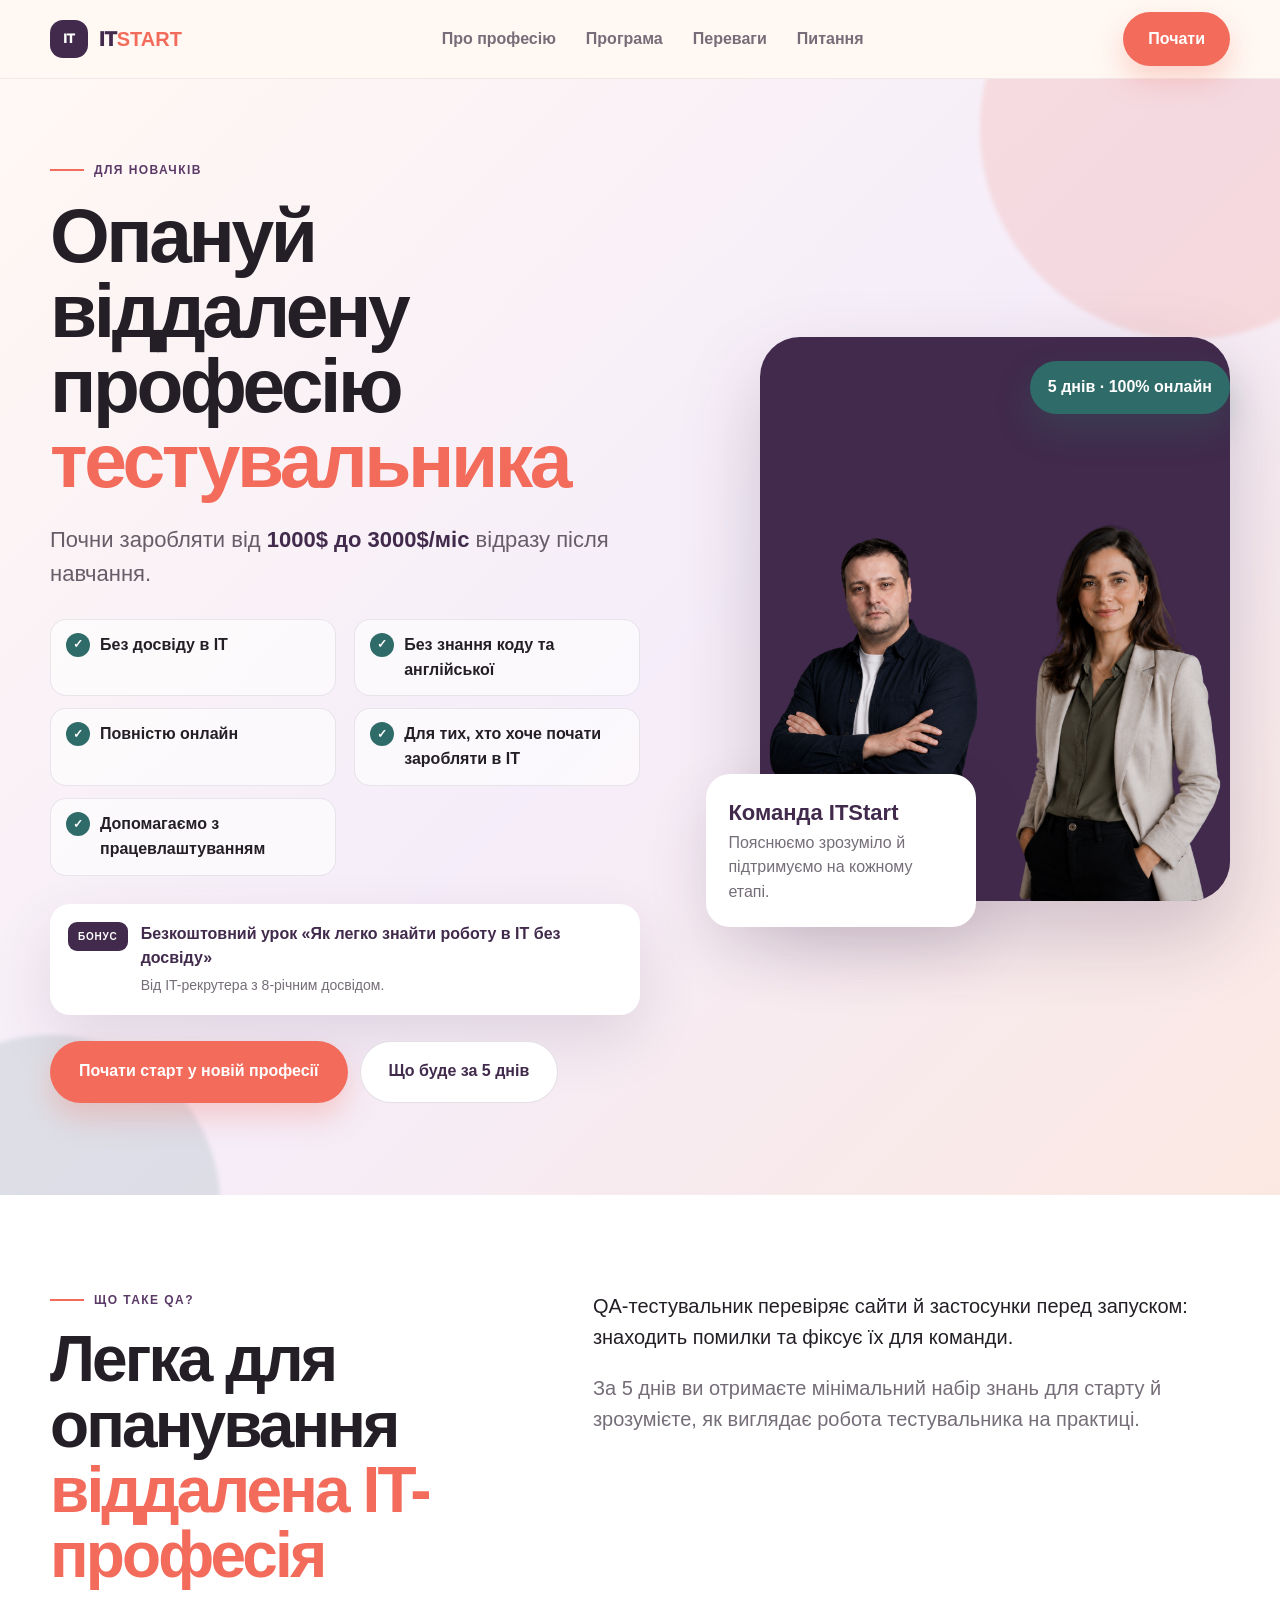
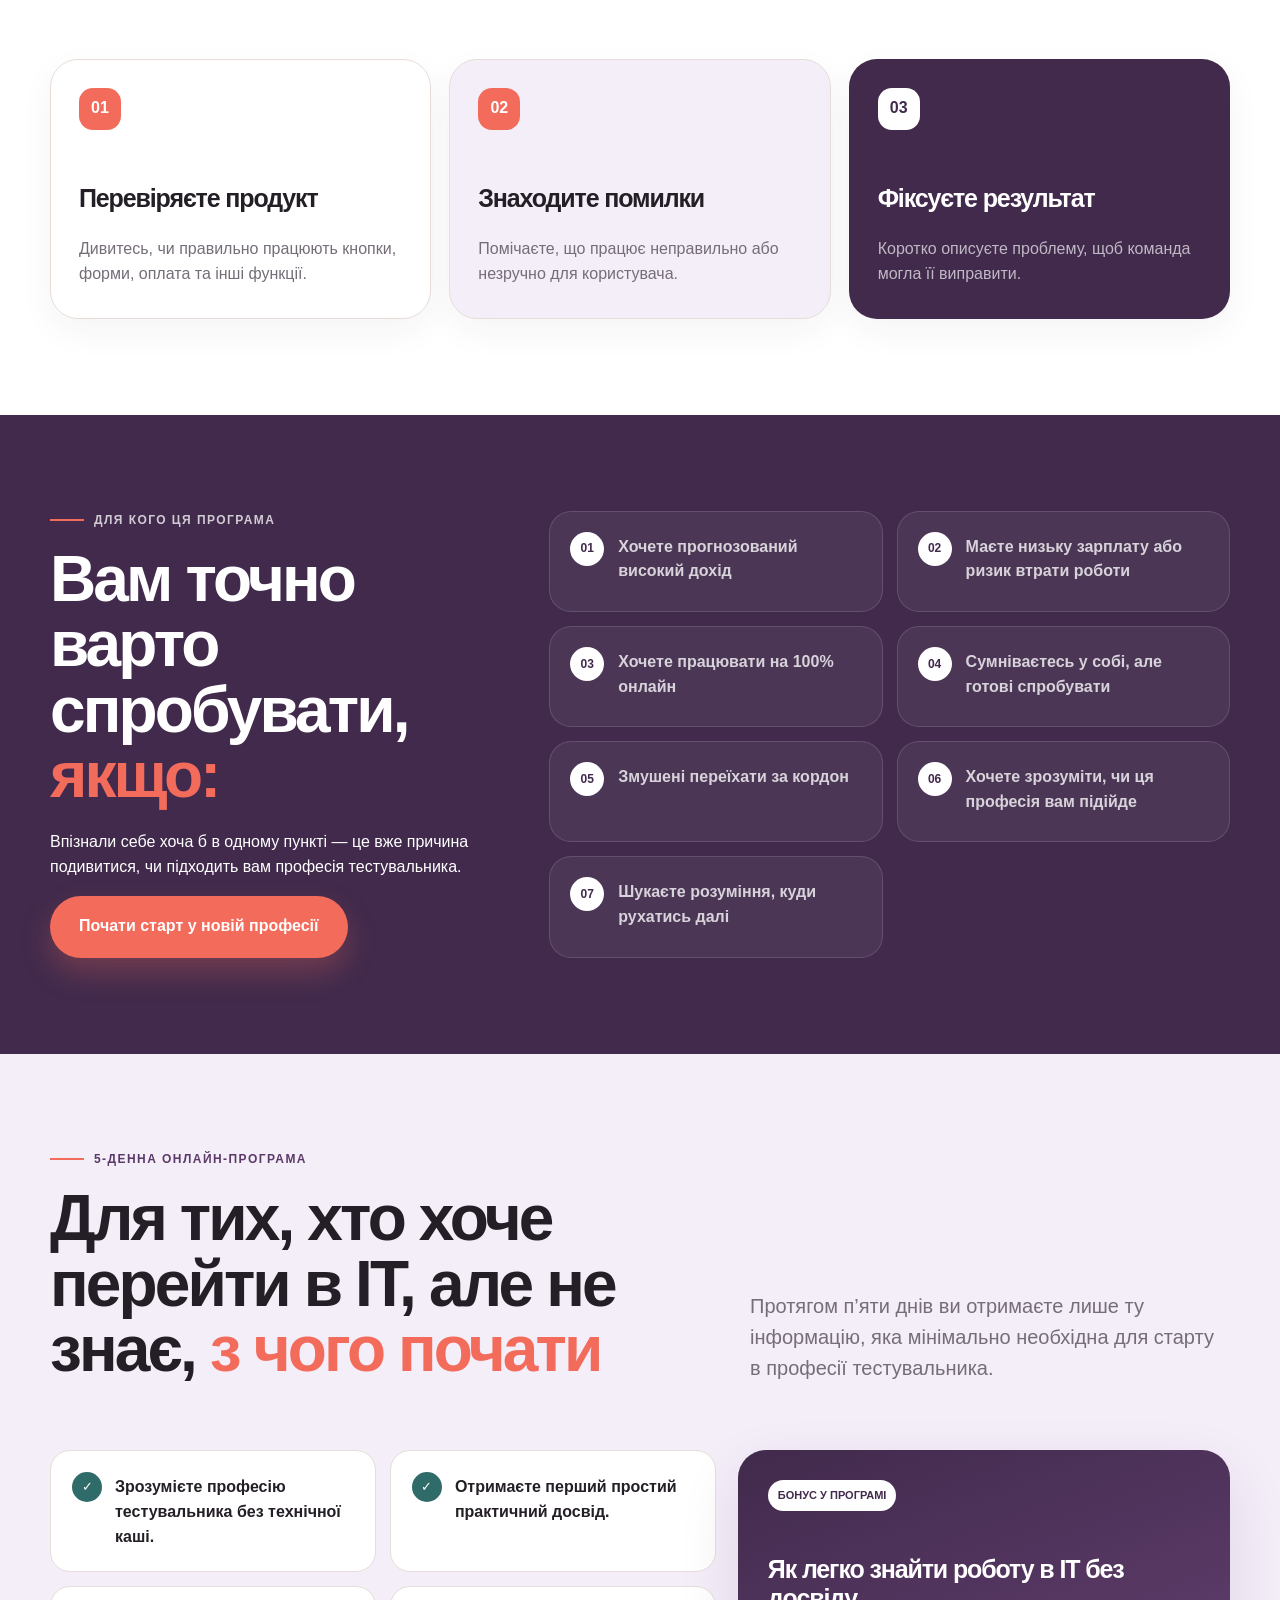
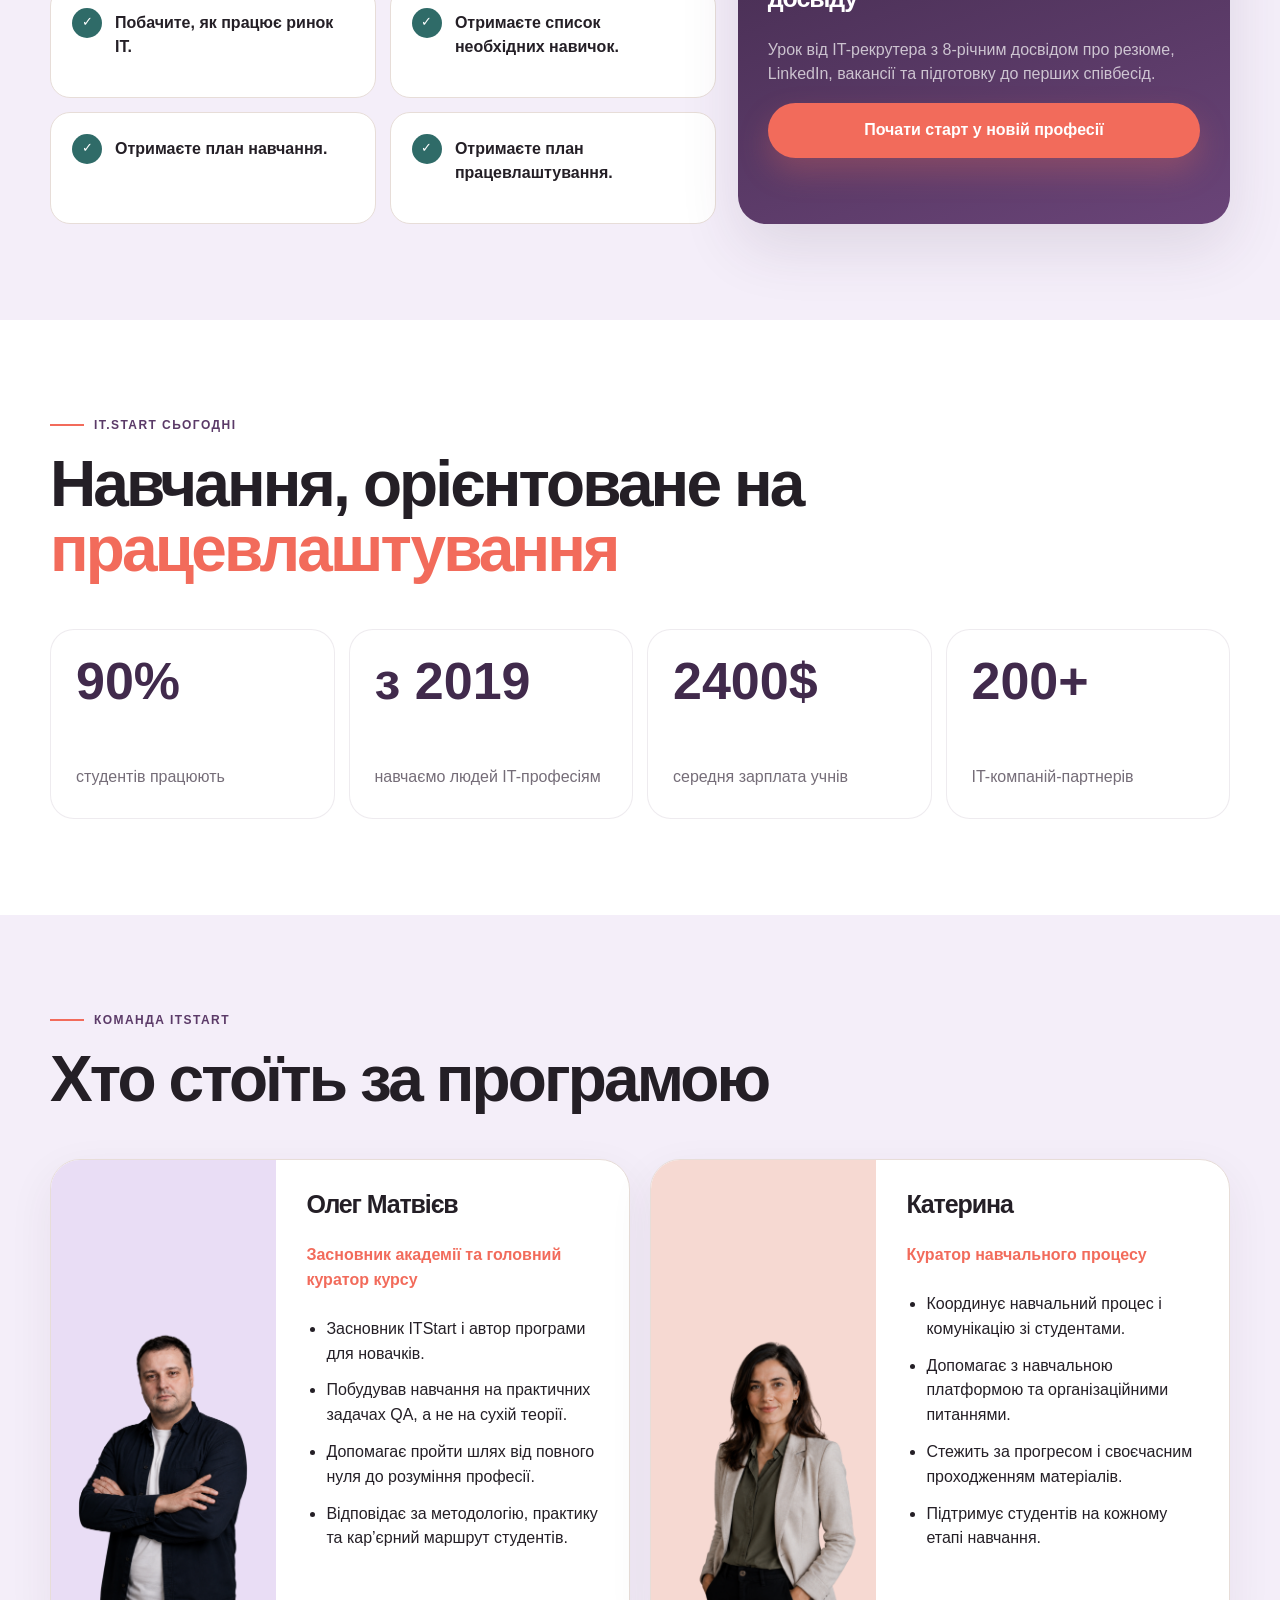
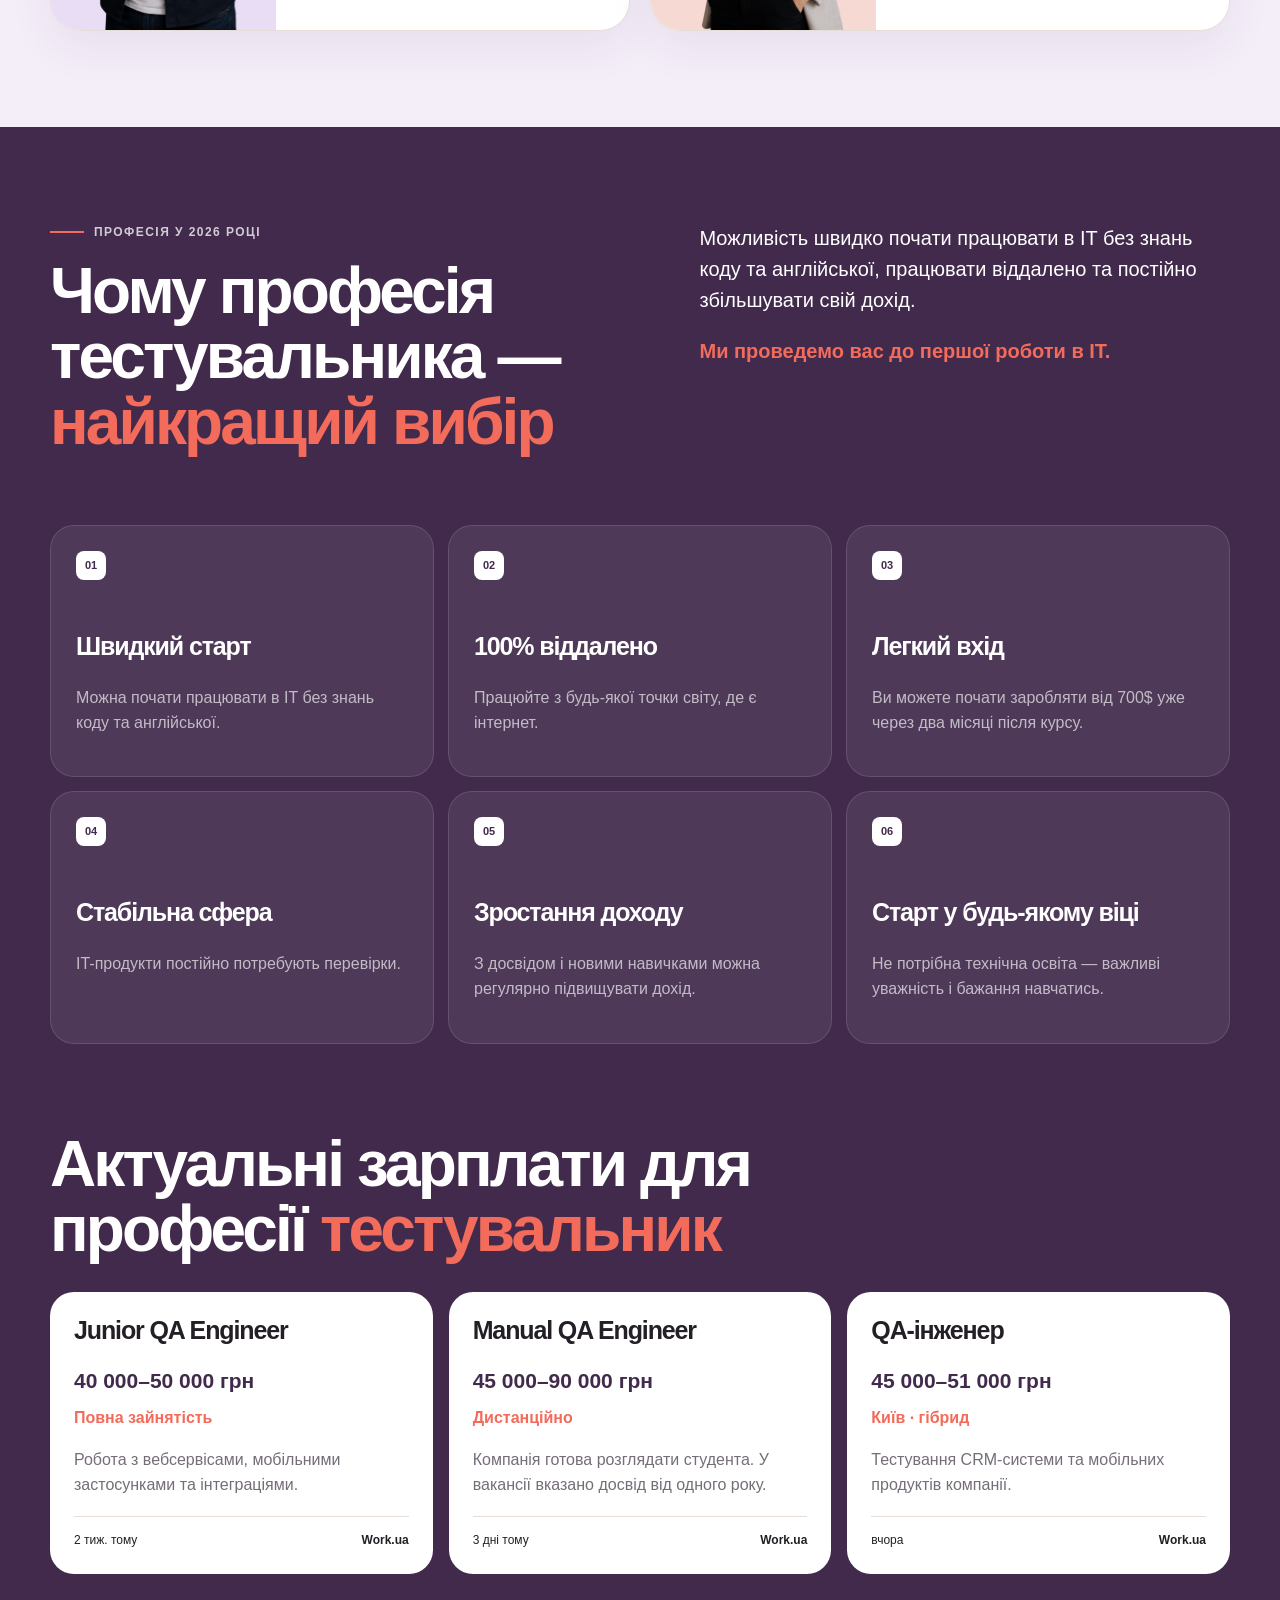
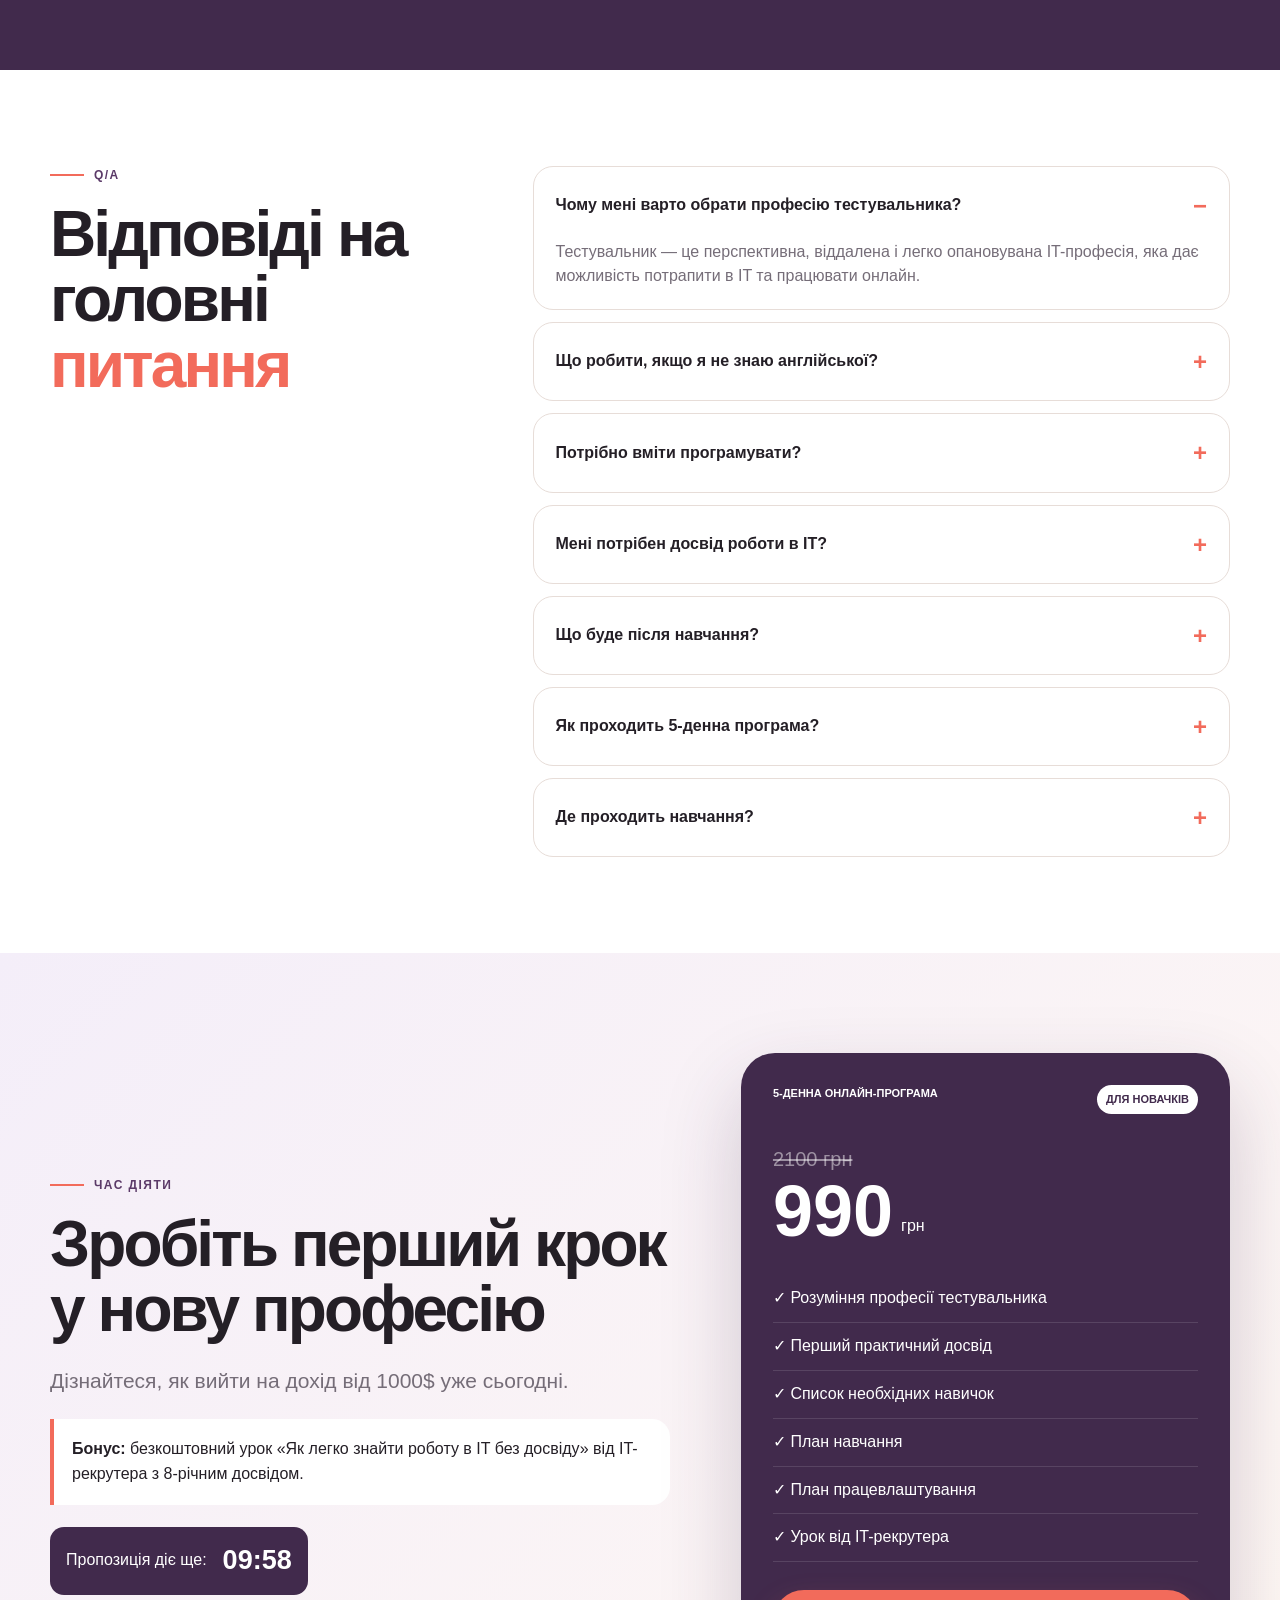
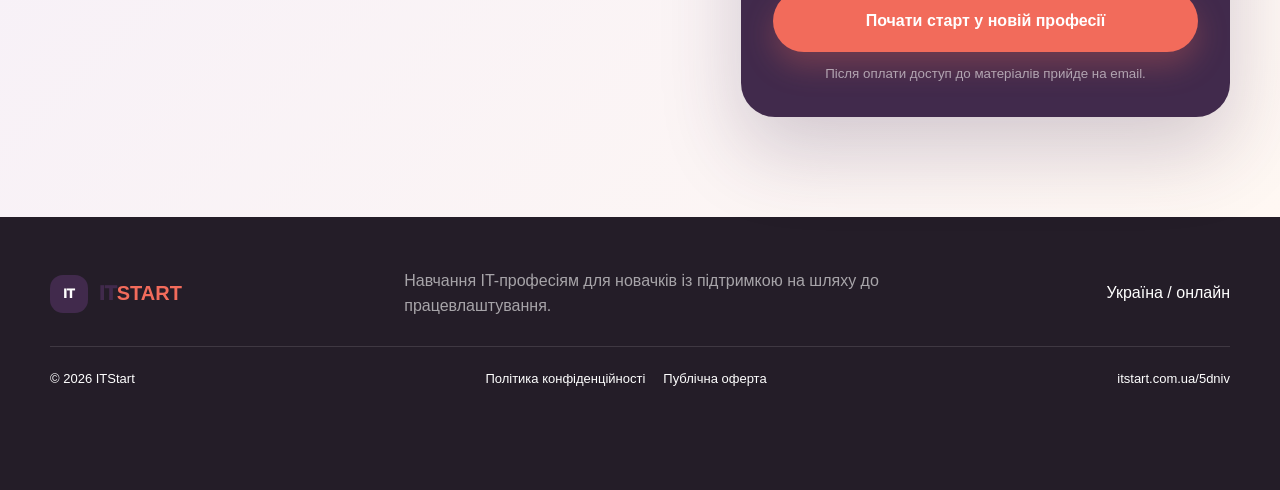
==== 5dniv/index.html @ bbc1d5a7 "Create 5dniv A/B landing page variant" ====
<!doctype html>
<html lang="uk">
<head>
  <meta charset="utf-8">
  <meta name="viewport" content="width=device-width, initial-scale=1">
  <title>ITStart — 5 днів до старту в QA</title>
  <meta name="description" content="5-денна онлайн-програма для новачків: зрозумійте професію тестувальника, отримайте першу практику та план старту в IT.">
  <meta name="theme-color" content="#fff8f3">
  <meta property="og:type" content="website">
  <meta property="og:site_name" content="ITStart">
  <meta property="og:title" content="Опануй віддалену професію тестувальника — ITStart">
  <meta property="og:description" content="Перші знання, практика та зрозумілий план старту в IT за 5 днів.">
  <meta property="og:url" content="https://itstart.com.ua/5dniv/">
  <meta property="og:image" content="https://itstart.com.ua/assets/og-cover.svg">
  <link rel="canonical" href="https://itstart.com.ua/5dniv/">
  <link rel="icon" href="../assets/favicon.svg" type="image/svg+xml">
  <link rel="stylesheet" href="styles.css?v=1">
</head>
<body>
  <header class="site-header">
    <div class="container header-inner">
      <a class="brand" href="#top" aria-label="ITStart — на головну">
        <span class="brand-mark">IT</span>
        <span>IT<b>START</b></span>
      </a>
      <nav class="desktop-nav" aria-label="Основна навігація">
        <a href="#about">Про професію</a>
        <a href="#program">Програма</a>
        <a href="#career">Переваги</a>
        <a href="#faq">Питання</a>
      </nav>
      <a class="button button-primary" data-checkout href="https://academy.itstart.com.ua/testdrive">Почати</a>
      <button class="menu-button" type="button" aria-expanded="false" aria-label="Відкрити меню"><span></span><span></span></button>
    </div>
    <nav class="mobile-nav" aria-label="Мобільна навігація">
      <a href="#about">Про професію</a>
      <a href="#program">Програма</a>
      <a href="#career">Переваги</a>
      <a href="#faq">Питання</a>
      <a class="button button-primary" data-checkout href="https://academy.itstart.com.ua/testdrive">Почати</a>
    </nav>
  </header>

  <main id="top">
    <section class="hero">
      <div class="container hero-grid">
        <div class="hero-copy reveal">
          <div class="eyebrow">Для новачків</div>
          <h1>Опануй віддалену професію <em>тестувальника</em></h1>
          <p>Почни заробляти від <strong>1000$ до 3000$/міс</strong> відразу після навчання.</p>

          <div class="hero-points" aria-label="Основні переваги">
            <div><span>✓</span>Без досвіду в IT</div>
            <div><span>✓</span>Без знання коду та англійської</div>
            <div><span>✓</span>Повністю онлайн</div>
            <div><span>✓</span>Для тих, хто хоче почати заробляти в IT</div>
            <div><span>✓</span>Допомагаємо з працевлаштуванням</div>
          </div>

          <div class="hero-bonus">
            <span class="hero-bonus-label">Бонус</span>
            <div>
              <strong>Безкоштовний урок «Як легко знайти роботу в IT без досвіду»</strong>
              <p>Від IT-рекрутера з 8-річним досвідом.</p>
            </div>
          </div>

          <div class="hero-actions">
            <a class="button button-primary button-large" data-checkout href="https://academy.itstart.com.ua/testdrive">Почати старт у новій професії</a>
            <a class="button button-secondary button-large" href="#program">Що буде за 5 днів</a>
          </div>
        </div>

        <div class="hero-stage reveal">
          <div class="hero-chip">5 днів · 100% онлайн</div>
          <div class="hero-photo-card">
            <img class="oleh" src="../assets/oleh.png?v=9" alt="Олег Матвієв">
            <img class="kateryna" src="../assets/katya.png?v=9" alt="Катерина — куратор навчального процесу">
          </div>
          <div class="hero-stage-label">
            <strong>Команда ITStart</strong>
            <span>Пояснюємо зрозуміло й підтримуємо на кожному етапі.</span>
          </div>
        </div>
      </div>
    </section>

    <section class="section section-white" id="about">
      <div class="container">
        <div class="intro-grid reveal">
          <div>
            <div class="eyebrow">Що таке QA?</div>
            <h2>Легка для опанування <em>віддалена IT-професія</em></h2>
          </div>
          <div class="intro-copy">
            <p>QA-тестувальник перевіряє сайти й застосунки перед запуском: знаходить помилки та фіксує їх для команди.</p>
            <p class="muted">За 5 днів ви отримаєте мінімальний набір знань для старту й зрозумієте, як виглядає робота тестувальника на практиці.</p>
          </div>
        </div>

        <div class="steps reveal">
          <article class="step">
            <span class="step-num">01</span>
            <h3>Перевіряєте продукт</h3>
            <p>Дивитесь, чи правильно працюють кнопки, форми, оплата та інші функції.</p>
          </article>
          <article class="step">
            <span class="step-num">02</span>
            <h3>Знаходите помилки</h3>
            <p>Помічаєте, що працює неправильно або незручно для користувача.</p>
          </article>
          <article class="step">
            <span class="step-num">03</span>
            <h3>Фіксуєте результат</h3>
            <p>Коротко описуєте проблему, щоб команда могла її виправити.</p>
          </article>
        </div>
      </div>
    </section>

    <section class="section section-plum" id="for-whom">
      <div class="container audience-grid">
        <div class="reveal">
          <div class="eyebrow eyebrow-light">Для кого ця програма</div>
          <h2>Вам точно варто спробувати, <em>якщо:</em></h2>
          <p>Впізнали себе хоча б в одному пункті — це вже причина подивитися, чи підходить вам професія тестувальника.</p>
          <a class="button button-primary button-large" data-checkout href="https://academy.itstart.com.ua/testdrive">Почати старт у новій професії</a>
        </div>
        <div class="audience-list reveal">
          <article class="audience-item"><span>01</span><p>Хочете прогнозований високий дохід</p></article>
          <article class="audience-item"><span>02</span><p>Маєте низьку зарплату або ризик втрати роботи</p></article>
          <article class="audience-item"><span>03</span><p>Хочете працювати на 100% онлайн</p></article>
          <article class="audience-item"><span>04</span><p>Сумніваєтесь у собі, але готові спробувати</p></article>
          <article class="audience-item"><span>05</span><p>Змушені переїхати за кордон</p></article>
          <article class="audience-item"><span>06</span><p>Хочете зрозуміти, чи ця професія вам підійде</p></article>
          <article class="audience-item"><span>07</span><p>Шукаєте розуміння, куди рухатись далі</p></article>
        </div>
      </div>
    </section>

    <section class="section section-soft" id="program">
      <div class="container">
        <div class="program-head reveal">
          <div>
            <div class="eyebrow">5-денна онлайн-програма</div>
            <h2>Для тих, хто хоче перейти в IT, але не знає, <em>з чого почати</em></h2>
          </div>
          <p class="muted">Протягом п’яти днів ви отримаєте лише ту інформацію, яка мінімально необхідна для старту в професії тестувальника.</p>
        </div>

        <div class="program-layout">
          <div class="program-list reveal">
            <article><span>✓</span><p>Зрозумієте професію тестувальника без технічної каші.</p></article>
            <article><span>✓</span><p>Отримаєте перший простий практичний досвід.</p></article>
            <article><span>✓</span><p>Побачите, як працює ринок IT.</p></article>
            <article><span>✓</span><p>Отримаєте список необхідних навичок.</p></article>
            <article><span>✓</span><p>Отримаєте план навчання.</p></article>
            <article><span>✓</span><p>Отримаєте план працевлаштування.</p></article>
          </div>
          <aside class="program-bonus reveal">
            <span class="tag">Бонус у програмі</span>
            <h3>Як легко знайти роботу в IT без досвіду</h3>
            <p>Урок від IT-рекрутера з 8-річним досвідом про резюме, LinkedIn, вакансії та підготовку до перших співбесід.</p>
            <a class="button button-primary button-full" data-checkout href="https://academy.itstart.com.ua/testdrive">Почати старт у новій професії</a>
          </aside>
        </div>
      </div>
    </section>

    <section class="section section-white">
      <div class="container reveal">
        <div class="eyebrow">IT.START сьогодні</div>
        <h2>Навчання, орієнтоване на <em>працевлаштування</em></h2>
        <div class="stats">
          <article class="stat"><strong>90%</strong><span>студентів працюють</span></article>
          <article class="stat"><strong>з 2019</strong><span>навчаємо людей IT-професіям</span></article>
          <article class="stat"><strong>2400$</strong><span>середня зарплата учнів</span></article>
          <article class="stat"><strong>200+</strong><span>IT-компаній-партнерів</span></article>
        </div>
      </div>
    </section>

    <section class="section section-soft">
      <div class="container">
        <div class="eyebrow">Команда ITStart</div>
        <h2>Хто стоїть за програмою</h2>
        <div class="team-grid">
          <article class="team-card reveal">
            <div class="team-photo"><img src="../assets/oleh.png?v=9" alt="Олег Матвієв"></div>
            <div class="team-content">
              <h3>Олег Матвієв</h3>
              <p class="team-role">Засновник академії та головний куратор курсу</p>
              <ul>
                <li>Засновник ITStart і автор програми для новачків.</li>
                <li>Побудував навчання на практичних задачах QA, а не на сухій теорії.</li>
                <li>Допомагає пройти шлях від повного нуля до розуміння професії.</li>
                <li>Відповідає за методологію, практику та кар’єрний маршрут студентів.</li>
              </ul>
            </div>
          </article>
          <article class="team-card reveal">
            <div class="team-photo"><img src="../assets/katya.png?v=9" alt="Катерина — куратор навчального процесу"></div>
            <div class="team-content">
              <h3>Катерина</h3>
              <p class="team-role">Куратор навчального процесу</p>
              <ul>
                <li>Координує навчальний процес і комунікацію зі студентами.</li>
                <li>Допомагає з навчальною платформою та організаційними питаннями.</li>
                <li>Стежить за прогресом і своєчасним проходженням матеріалів.</li>
                <li>Підтримує студентів на кожному етапі навчання.</li>
              </ul>
            </div>
          </article>
        </div>
      </div>
    </section>

    <section class="section section-plum" id="career">
      <div class="container">
        <div class="career-grid reveal">
          <div>
            <div class="eyebrow eyebrow-light">Професія у 2026 році</div>
            <h2>Чому професія тестувальника — <em>найкращий вибір</em></h2>
          </div>
          <div class="career-copy">
            <p>Можливість швидко почати працювати в IT без знань коду та англійської, працювати віддалено та постійно збільшувати свій дохід.</p>
            <strong>Ми проведемо вас до першої роботи в IT.</strong>
          </div>
        </div>

        <div class="benefits reveal">
          <article class="benefit"><b>01</b><h3>Швидкий старт</h3><p>Можна почати працювати в IT без знань коду та англійської.</p></article>
          <article class="benefit"><b>02</b><h3>100% віддалено</h3><p>Працюйте з будь-якої точки світу, де є інтернет.</p></article>
          <article class="benefit"><b>03</b><h3>Легкий вхід</h3><p>Ви можете почати заробляти від 700$ уже через два місяці після курсу.</p></article>
          <article class="benefit"><b>04</b><h3>Стабільна сфера</h3><p>IT-продукти постійно потребують перевірки.</p></article>
          <article class="benefit"><b>05</b><h3>Зростання доходу</h3><p>З досвідом і новими навичками можна регулярно підвищувати дохід.</p></article>
          <article class="benefit"><b>06</b><h3>Старт у будь-якому віці</h3><p>Не потрібна технічна освіта — важливі уважність і бажання навчатись.</p></article>
        </div>

        <div class="salary-title reveal">
          <h2>Актуальні зарплати для професії <em>тестувальник</em></h2>
        </div>
        <div class="vacancies reveal">
          <article class="vacancy"><h3>Junior QA Engineer</h3><div class="salary">40 000–50 000 грн</div><div class="vacancy-meta">Повна зайнятість</div><p>Робота з вебсервісами, мобільними застосунками та інтеграціями.</p><div class="vacancy-foot"><span>2 тиж. тому</span><strong>Work.ua</strong></div></article>
          <article class="vacancy"><h3>Manual QA Engineer</h3><div class="salary">45 000–90 000 грн</div><div class="vacancy-meta">Дистанційно</div><p>Компанія готова розглядати студента. У вакансії вказано досвід від одного року.</p><div class="vacancy-foot"><span>3 дні тому</span><strong>Work.ua</strong></div></article>
          <article class="vacancy"><h3>QA-інженер</h3><div class="salary">45 000–51 000 грн</div><div class="vacancy-meta">Київ · гібрид</div><p>Тестування CRM-системи та мобільних продуктів компанії.</p><div class="vacancy-foot"><span>вчора</span><strong>Work.ua</strong></div></article>
        </div>
      </div>
    </section>

    <section class="section section-white" id="faq">
      <div class="container faq-grid">
        <div class="reveal">
          <div class="eyebrow">Q/A</div>
          <h2>Відповіді на головні <em>питання</em></h2>
        </div>
        <div class="faq-list reveal">
          <details open><summary>Чому мені варто обрати професію тестувальника?</summary><p>Тестувальник — це перспективна, віддалена і легко опановувана IT-професія, яка дає можливість потрапити в IT та працювати онлайн.</p></details>
          <details><summary>Що робити, якщо я не знаю англійської?</summary><p>Англійська не є обов’язковою для старту. Ви можете почати з поточного рівня і покращувати мову поступово.</p></details>
          <details><summary>Потрібно вміти програмувати?</summary><p>Ні. Для старту в Manual QA не потрібно писати код.</p></details>
          <details><summary>Мені потрібен досвід роботи в IT?</summary><p>Ні. Програма створена для новачків без технічної освіти.</p></details>
          <details><summary>Що буде після навчання?</summary><p>Ми супроводжуємо вас на етапі виходу на ринок і підготовки до співбесід.</p></details>
          <details><summary>Як проходить 5-денна програма?</summary><p>Ви отримуєте короткі матеріали, першу практику, список навичок, план навчання та працевлаштування.</p></details>
          <details><summary>Де проходить навчання?</summary><p>Матеріали відкриваються онлайн у навчальному кабінеті.</p></details>
        </div>
      </div>
    </section>

    <section class="pricing-section" id="pricing">
      <div class="container pricing-grid">
        <div class="reveal">
          <div class="eyebrow">Час діяти</div>
          <h2>Зробіть перший крок у нову професію</h2>
          <p class="offer-note">Дізнайтеся, як вийти на дохід від 1000$ уже сьогодні.</p>
          <div class="offer-bonus"><strong>Бонус:</strong> безкоштовний урок «Як легко знайти роботу в IT без досвіду» від IT-рекрутера з 8-річним досвідом.</div>
          <div class="timer"><span>Пропозиція діє ще:</span><strong id="offer-countdown">10:00</strong></div>
        </div>
        <div class="price-card reveal">
          <div class="price-head"><span>5-денна онлайн-програма</span><span class="price-badge">Для новачків</span></div>
          <div class="old-price">2100 грн</div>
          <div class="price"><strong>990</strong><span>грн</span></div>
          <ul>
            <li>✓ Розуміння професії тестувальника</li>
            <li>✓ Перший практичний досвід</li>
            <li>✓ Список необхідних навичок</li>
            <li>✓ План навчання</li>
            <li>✓ План працевлаштування</li>
            <li>✓ Урок від IT-рекрутера</li>
          </ul>
          <a class="button button-primary button-full button-large" data-checkout href="https://academy.itstart.com.ua/testdrive">Почати старт у новій професії</a>
          <small>Після оплати доступ до матеріалів прийде на email.</small>
        </div>
      </div>
    </section>
  </main>

  <footer class="site-footer">
    <div class="container footer-top">
      <a class="brand" href="#top"><span class="brand-mark">IT</span><span>IT<b>START</b></span></a>
      <div class="footer-copy">Навчання IT-професіям для новачків із підтримкою на шляху до працевлаштування.</div>
      <span>Україна / онлайн</span>
    </div>
    <div class="container footer-bottom">
      <span>© <span id="current-year"></span> ITStart</span>
      <div><a href="../privacy.html">Політика конфіденційності</a><a href="../offer.html">Публічна оферта</a></div>
      <span>itstart.com.ua/5dniv</span>
    </div>
  </footer>

  <div class="mobile-buy-bar">
    <div><small>5-денна програма</small><strong>990 грн</strong></div>
    <a class="button button-primary" data-checkout href="https://academy.itstart.com.ua/testdrive">Почати</a>
  </div>

  <script src="script.js?v=1" defer></script>
</body>
</html>
---- 5dniv/styles.css ----
:root{--cream:#fff8f3;--paper:#ffffff;--plum:#412a4c;--plum-2:#5b3a68;--coral:#f26b5b;--coral-dark:#d95345;--lav:#e9ddf5;--lav-2:#f4eef9;--teal:#2f6b68;--ink:#241f26;--muted:#756d78;--line:#e7ddd8;--shadow:0 24px 60px rgba(65,42,76,.12);--radius:28px;--container:1180px}*{box-sizing:border-box}html{scroll-behavior:smooth}body{margin:0;color:var(--ink);background:var(--cream);font-family:Inter,ui-sans-serif,-apple-system,BlinkMacSystemFont,"Segoe UI",sans-serif;line-height:1.55}body.menu-open{overflow:hidden}img{max-width:100%;display:block}a{color:inherit;text-decoration:none}.container{width:min(var(--container),calc(100% - 40px));margin:0 auto}.section{padding:96px 0}.section-soft{background:var(--lav-2)}.section-plum{color:#fff;background:var(--plum)}.section-white{background:#fff}.eyebrow{display:flex;align-items:center;gap:10px;margin-bottom:18px;color:var(--plum-2);font-size:12px;font-weight:900;letter-spacing:.12em;text-transform:uppercase}.eyebrow:before{content:"";width:34px;height:2px;background:var(--coral)}.eyebrow-light{color:rgba(255,255,255,.76)}h1,h2,h3,p{margin-top:0}h1,h2,h3{letter-spacing:-.045em}h1{max-width:760px;margin-bottom:24px;font-size:clamp(48px,6vw,82px);line-height:.98}h2{max-width:820px;margin-bottom:22px;font-size:clamp(38px,5vw,64px);line-height:1.02}h3{font-size:25px;line-height:1.15}em{color:var(--coral);font-style:normal}.muted{color:var(--muted)}.button{display:inline-flex;align-items:center;justify-content:center;min-height:54px;padding:14px 24px;border:1px solid transparent;border-radius:999px;font-weight:850;transition:.2s ease}.button:hover{transform:translateY(-2px)}.button-primary{color:#fff;background:var(--coral);box-shadow:0 14px 30px rgba(242,107,91,.28)}.button-primary:hover{background:var(--coral-dark)}.button-secondary{color:var(--plum);background:#fff;border-color:rgba(65,42,76,.14)}.button-ghost{color:#fff;border-color:rgba(255,255,255,.28);background:rgba(255,255,255,.06)}.button-large{min-height:62px;padding:17px 28px}.button-full{width:100%}.site-header{position:sticky;top:0;z-index:100;background:rgba(255,248,243,.86);backdrop-filter:blur(18px);border-bottom:1px solid rgba(65,42,76,.08)}.header-inner{display:flex;align-items:center;justify-content:space-between;min-height:78px}.brand{display:flex;align-items:center;gap:11px;color:var(--plum);font-size:20px;font-weight:950}.brand-mark{display:grid;place-items:center;width:38px;height:38px;border-radius:13px;color:#fff;background:var(--plum);font-size:13px}.brand b{color:var(--coral)}.desktop-nav{display:flex;align-items:center;gap:30px;color:var(--muted);font-weight:700}.desktop-nav a:hover{color:var(--plum)}.menu-button{display:none;width:44px;height:44px;border:0;background:transparent}.menu-button span{display:block;width:24px;height:2px;margin:6px auto;background:var(--plum)}.mobile-nav{display:none}.hero{position:relative;overflow:hidden;padding:82px 0 92px;background:linear-gradient(135deg,#fff8f3 0%,#f5edf9 52%,#fbe8e2 100%)}.hero:before,.hero:after{content:"";position:absolute;border-radius:50%;filter:blur(2px)}.hero:before{width:420px;height:420px;right:-120px;top:-160px;background:rgba(242,107,91,.15)}.hero:after{width:340px;height:340px;left:-120px;bottom:-180px;background:rgba(47,107,104,.12)}.hero-grid{position:relative;z-index:1;display:grid;grid-template-columns:1.06fr .94fr;gap:66px;align-items:center}.hero-copy>p{max-width:680px;color:#665d68;font-size:22px}.hero-copy strong{color:var(--plum)}.hero-points{display:grid;grid-template-columns:1fr 1fr;gap:12px 18px;margin:28px 0}.hero-points div{display:flex;gap:10px;align-items:flex-start;padding:13px 15px;border:1px solid rgba(65,42,76,.1);border-radius:16px;background:rgba(255,255,255,.62);font-weight:750}.hero-points span{display:grid;place-items:center;width:24px;height:24px;flex:0 0 24px;color:#fff;background:var(--teal);border-radius:50%;font-size:12px}.hero-actions{display:flex;flex-wrap:wrap;gap:12px;margin-top:26px}.hero-bonus{display:flex;gap:13px;align-items:flex-start;max-width:650px;margin-top:24px;padding:18px;border-radius:20px;background:#fff;box-shadow:var(--shadow)}.hero-bonus-label{padding:7px 10px;color:#fff;background:var(--plum);border-radius:9px;font-size:10px;font-weight:900;text-transform:uppercase;letter-spacing:.08em}.hero-bonus p{margin:4px 0 0;color:var(--muted);font-size:14px}.hero-stage{position:relative;min-height:590px}.hero-photo-card{position:absolute;inset:0 0 26px 54px;overflow:hidden;border-radius:40px;background:var(--plum);box-shadow:0 34px 80px rgba(65,42,76,.22)}.hero-photo-card:before{content:"";position:absolute;inset:auto -10% -22% -10%;height:62%;background:linear-gradient(180deg,transparent,rgba(65,42,76,.94))}.hero-photo-card img{position:absolute;bottom:0;object-fit:contain}.hero-photo-card .oleh{left:-10%;width:68%}.hero-photo-card .kateryna{right:-8%;width:72%}.hero-stage-label{position:absolute;left:0;bottom:0;z-index:3;max-width:270px;padding:22px;border-radius:24px;background:#fff;box-shadow:var(--shadow)}.hero-stage-label strong{display:block;color:var(--plum);font-size:22px}.hero-stage-label span{color:var(--muted)}.hero-chip{position:absolute;right:0;top:24px;z-index:3;padding:14px 18px;color:#fff;background:var(--teal);border-radius:999px;font-weight:850;box-shadow:0 16px 34px rgba(47,107,104,.28)}.intro-grid{display:grid;grid-template-columns:.85fr 1.15fr;gap:72px;align-items:start}.intro-copy{font-size:20px}.steps{display:grid;grid-template-columns:repeat(3,1fr);gap:18px;margin-top:48px}.step{min-height:260px;padding:28px;border:1px solid var(--line);border-radius:var(--radius);background:#fff;box-shadow:0 12px 34px rgba(65,42,76,.05)}.step:nth-child(2){background:var(--lav-2)}.step:nth-child(3){color:#fff;background:var(--plum);border-color:transparent}.step-num{display:grid;place-items:center;width:42px;height:42px;margin-bottom:54px;border-radius:14px;color:#fff;background:var(--coral);font-weight:900}.step:nth-child(3) .step-num{color:var(--plum);background:#fff}.step p{margin:0;color:var(--muted)}.step:nth-child(3) p{color:rgba(255,255,255,.67)}.audience-grid{display:grid;grid-template-columns:.78fr 1.22fr;gap:64px}.audience-list{display:grid;grid-template-columns:1fr 1fr;gap:14px}.audience-item{display:flex;gap:14px;align-items:flex-start;padding:20px;border:1px solid rgba(255,255,255,.13);border-radius:22px;background:rgba(255,255,255,.06)}.audience-item span{display:grid;place-items:center;width:34px;height:34px;flex:0 0 34px;color:var(--plum);background:#fff;border-radius:50%;font-size:12px;font-weight:900}.audience-item p{margin:3px 0 0;color:rgba(255,255,255,.78);font-weight:700}.program-head{display:grid;grid-template-columns:1fr .75fr;gap:60px;align-items:end}.program-head>p{font-size:20px}.program-layout{display:grid;grid-template-columns:1.15fr .85fr;gap:22px;margin-top:46px}.program-list{display:grid;grid-template-columns:1fr 1fr;gap:14px}.program-list article{display:flex;gap:13px;min-height:112px;padding:21px;border-radius:20px;background:#fff;border:1px solid var(--line)}.program-list span{display:grid;place-items:center;width:30px;height:30px;flex:0 0 30px;color:#fff;background:var(--teal);border-radius:50%;font-size:13px}.program-list p{margin:3px 0 0;font-weight:760}.program-bonus{padding:30px;border-radius:28px;color:#fff;background:linear-gradient(160deg,var(--plum),#6a4478);box-shadow:var(--shadow)}.program-bonus .tag{display:inline-flex;padding:7px 10px;margin-bottom:44px;color:var(--plum);background:#fff;border-radius:999px;font-size:11px;font-weight:900;text-transform:uppercase}.program-bonus p{color:rgba(255,255,255,.7)}.stats{display:grid;grid-template-columns:repeat(4,1fr);gap:14px;margin-top:46px}.stat{min-height:190px;padding:25px;border-radius:24px;background:#fff;border:1px solid rgba(65,42,76,.09)}.stat strong{display:block;margin-bottom:58px;color:var(--plum);font-size:52px;line-height:1}.stat span{color:var(--muted)}.team-grid{display:grid;grid-template-columns:1fr 1fr;gap:20px;margin-top:46px}.team-card{display:grid;grid-template-columns:.78fr 1.22fr;overflow:hidden;border-radius:30px;background:#fff;border:1px solid var(--line);box-shadow:0 16px 46px rgba(65,42,76,.07)}.team-photo{position:relative;min-height:470px;background:var(--lav)}.team-photo img{position:absolute;bottom:0;width:115%;max-width:none;left:-8%}.team-card:nth-child(2) .team-photo{background:#f6d9d2}.team-content{padding:30px}.team-role{color:var(--coral);font-weight:850}.team-content ul{padding-left:20px;margin:24px 0 0}.team-content li{margin-bottom:12px}.career-grid{display:grid;grid-template-columns:1fr .9fr;gap:60px}.career-copy{font-size:20px}.career-copy strong{color:var(--coral)}.benefits{display:grid;grid-template-columns:repeat(3,1fr);gap:14px;margin-top:48px}.benefit{min-height:220px;padding:25px;border-radius:24px;background:rgba(255,255,255,.07);border:1px solid rgba(255,255,255,.12)}.benefit b{display:inline-flex;padding:6px 9px;margin-bottom:52px;color:var(--plum);background:#fff;border-radius:8px;font-size:11px}.benefit p{color:rgba(255,255,255,.66)}.salary-title{margin-top:88px}.vacancies{display:grid;grid-template-columns:repeat(3,1fr);gap:16px;margin-top:30px}.vacancy{padding:24px;color:var(--ink);background:#fff;border-radius:24px}.vacancy h3{margin-bottom:20px}.salary{color:var(--plum);font-size:21px;font-weight:900}.vacancy-meta{margin:8px 0 18px;color:var(--coral);font-weight:800}.vacancy p{color:var(--muted)}.vacancy-foot{display:flex;justify-content:space-between;margin-top:18px;padding-top:14px;border-top:1px solid var(--line);font-size:12px}.faq-grid{display:grid;grid-template-columns:.75fr 1.25fr;gap:64px}.faq-list{display:grid;gap:12px}.faq-list details{padding:20px 22px;border:1px solid var(--line);border-radius:20px;background:#fff}.faq-list summary{display:flex;align-items:center;justify-content:space-between;gap:20px;cursor:pointer;font-weight:850}.faq-list summary:after{content:"+";color:var(--coral);font-size:24px}.faq-list details[open] summary:after{content:"−"}.faq-list p{margin:16px 0 0;color:var(--muted)}.pricing-section{padding:100px 0;background:linear-gradient(135deg,#f4eef9,#fff8f3)}.pricing-grid{display:grid;grid-template-columns:1fr .78fr;gap:64px;align-items:center}.offer-note{max-width:620px;color:var(--muted);font-size:21px}.offer-bonus{max-width:620px;margin-top:22px;padding:18px;border-left:4px solid var(--coral);border-radius:0 18px 18px 0;background:#fff}.timer{display:inline-flex;gap:16px;align-items:center;margin-top:22px;padding:13px 16px;border-radius:14px;color:#fff;background:var(--plum)}.timer strong{color:#fff;font-size:27px}.price-card{padding:32px;border-radius:34px;color:#fff;background:var(--plum);box-shadow:0 34px 80px rgba(65,42,76,.22)}.price-head{display:flex;justify-content:space-between;gap:14px}.price-head span{font-size:11px;font-weight:900;text-transform:uppercase}.price-badge{padding:6px 9px;color:var(--plum);background:#fff;border-radius:999px}.old-price{margin-top:30px;color:rgba(255,255,255,.48);font-size:20px;text-decoration:line-through}.price{display:flex;align-items:flex-end;gap:8px}.price strong{font-size:72px;line-height:1}.price span{padding-bottom:9px}.price-card ul{padding:0;margin:28px 0;list-style:none}.price-card li{padding:11px 0;border-bottom:1px solid rgba(255,255,255,.12)}.price-card small{display:block;margin-top:12px;color:rgba(255,255,255,.56);text-align:center}.site-footer{padding:52px 0 100px;color:#fff;background:#241d28}.footer-top,.footer-bottom{display:flex;align-items:center;justify-content:space-between;gap:24px}.footer-copy{max-width:480px;color:rgba(255,255,255,.6)}.footer-bottom{margin-top:28px;padding-top:22px;border-top:1px solid rgba(255,255,255,.12);font-size:13px}.footer-bottom div{display:flex;gap:18px}.mobile-buy-bar{display:none}.reveal{opacity:0;transform:translateY(18px);transition:.6s ease}.reveal.visible{opacity:1;transform:none}@media(max-width:1000px){.desktop-nav,.header-inner>.button{display:none}.menu-button{display:block}.mobile-nav{position:fixed;inset:78px 0 auto;display:none;padding:24px;background:var(--cream);border-bottom:1px solid var(--line)}.mobile-nav.open{display:grid;gap:16px}.hero-grid,.intro-grid,.audience-grid,.program-head,.program-layout,.career-grid,.faq-grid,.pricing-grid{grid-template-columns:1fr}.hero-stage{min-height:520px}.steps,.benefits,.vacancies{grid-template-columns:1fr 1fr}.stats{grid-template-columns:1fr 1fr}.team-grid{grid-template-columns:1fr}.team-card{max-width:820px}.program-head{gap:12px}}@media(max-width:680px){.container{width:min(100% - 28px,var(--container))}.section{padding:68px 0}.hero{padding:54px 0 74px}.hero-copy>p{font-size:18px}.hero-points,.audience-list,.program-list,.steps,.benefits,.vacancies,.stats{grid-template-columns:1fr}.hero-stage{min-height:450px;margin-top:8px}.hero-photo-card{left:24px;border-radius:30px}.hero-photo-card .oleh{left:-22%;width:84%}.hero-photo-card .kateryna{right:-21%;width:88%}.hero-chip{top:14px;font-size:13px}.hero-stage-label{max-width:230px;padding:17px}.hero-actions{display:grid}.button{width:100%}.step{min-height:auto}.step-num{margin-bottom:26px}.audience-grid{gap:30px}.program-layout{gap:16px}.team-card{grid-template-columns:1fr}.team-photo{min-height:360px}.team-photo img{width:90%;left:5%}.benefit b{margin-bottom:30px}.footer-top,.footer-bottom{align-items:flex-start;flex-direction:column}.mobile-buy-bar{position:fixed;z-index:120;left:12px;right:12px;bottom:12px;display:flex;align-items:center;justify-content:space-between;gap:12px;padding:11px 12px;border-radius:18px;color:#fff;background:rgba(65,42,76,.96);box-shadow:0 18px 50px rgba(0,0,0,.25);backdrop-filter:blur(12px)}.mobile-buy-bar small{display:block;color:rgba(255,255,255,.62)}.mobile-buy-bar strong{font-size:18px}.mobile-buy-bar .button{width:auto;min-height:44px;padding:10px 16px}.site-footer{padding-bottom:130px}}
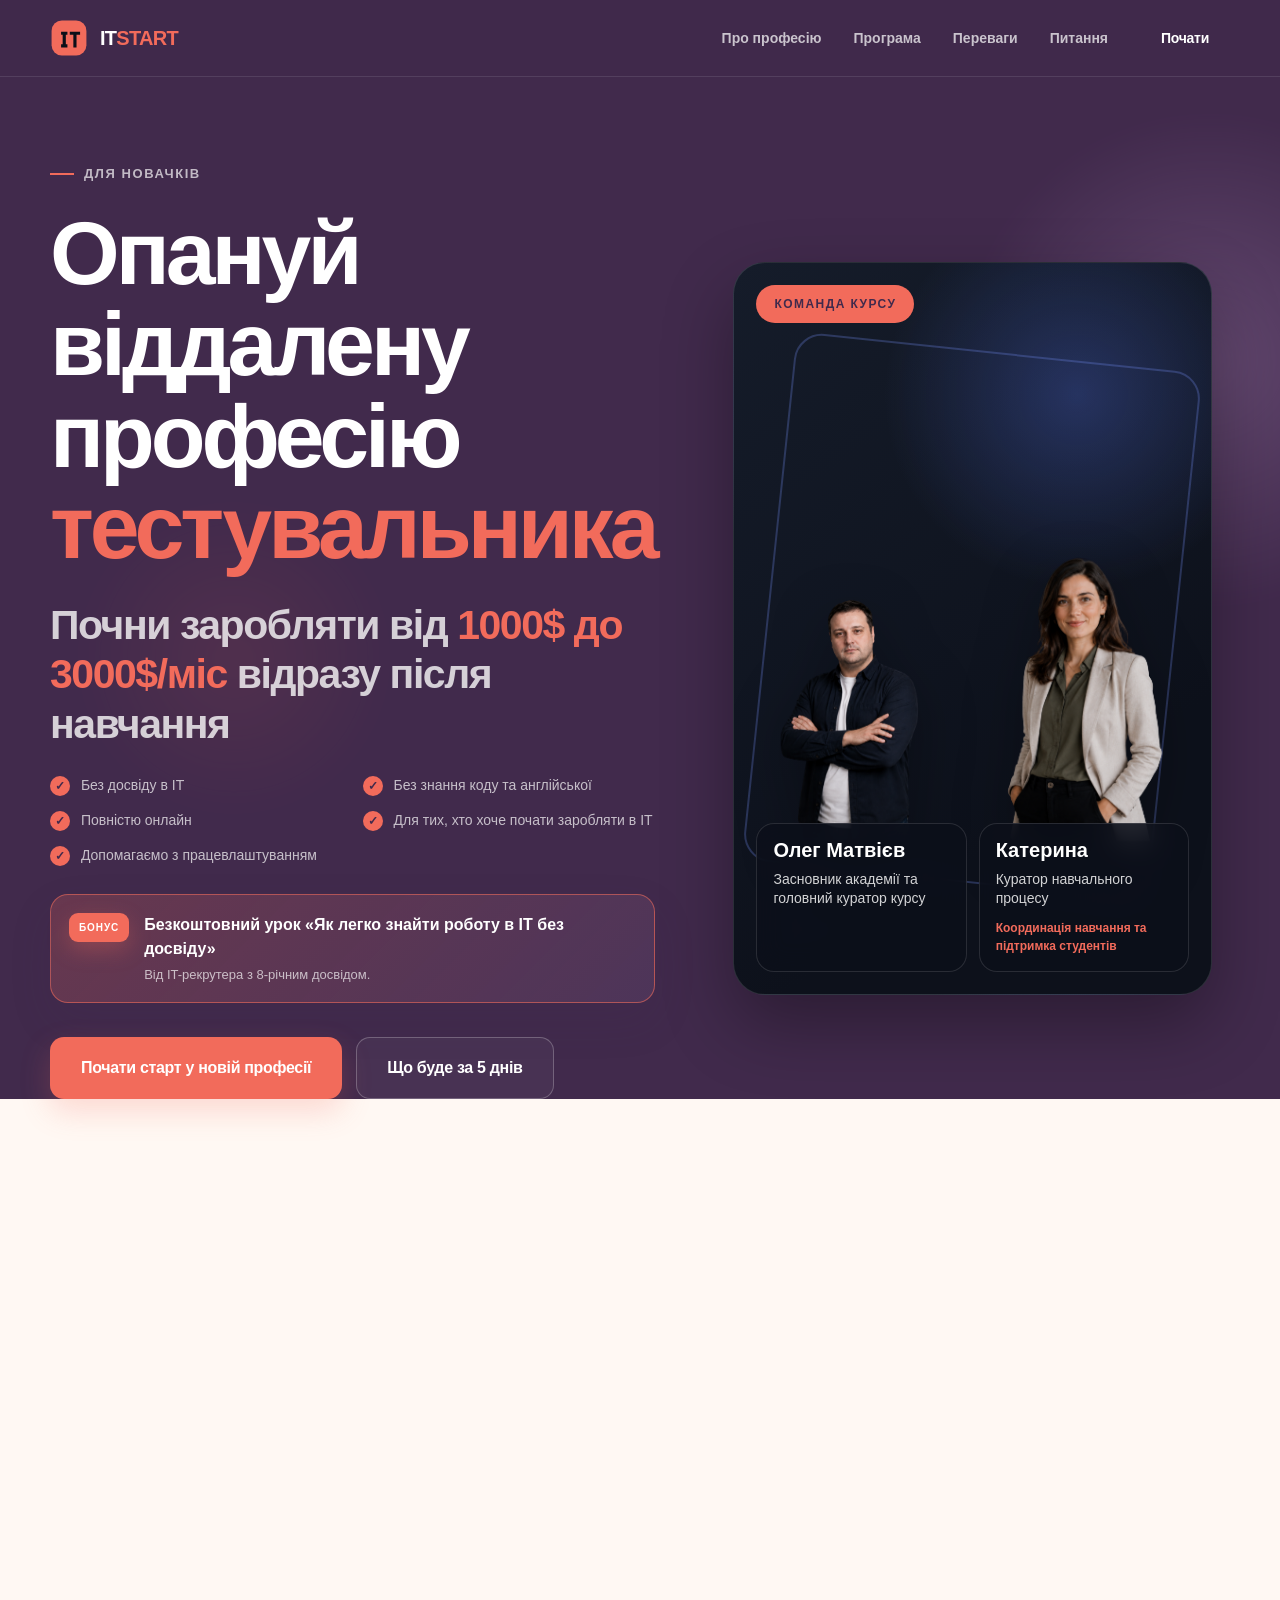
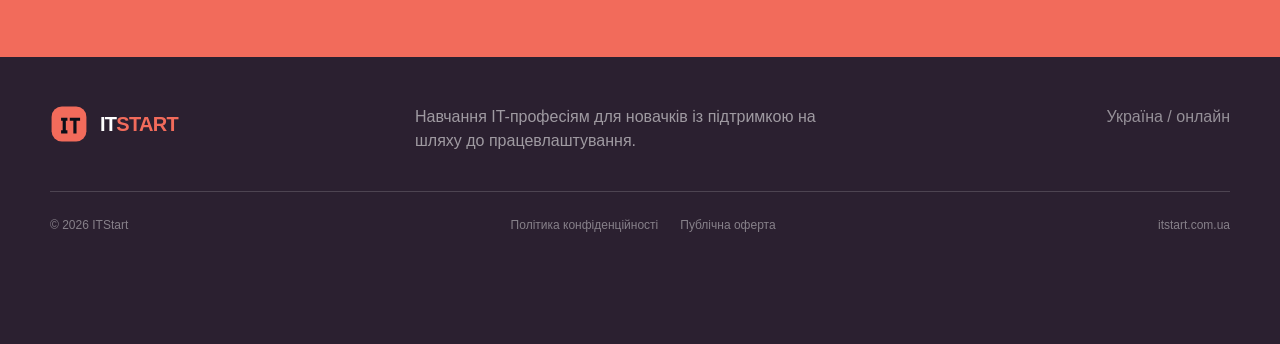
==== commit 210b7cf7: "Make 5dniv identical to main landing except colors" ====
--- a/5dniv/index.html
+++ b/5dniv/index.html
@@ -3,315 +3,41 @@
 <head>
   <meta charset="utf-8">
   <meta name="viewport" content="width=device-width, initial-scale=1">
-  <title>ITStart — 5 днів до старту в QA</title>
-  <meta name="description" content="5-денна онлайн-програма для новачків: зрозумійте професію тестувальника, отримайте першу практику та план старту в IT.">
-  <meta name="theme-color" content="#fff8f3">
-  <meta property="og:type" content="website">
-  <meta property="og:site_name" content="ITStart">
-  <meta property="og:title" content="Опануй віддалену професію тестувальника — ITStart">
-  <meta property="og:description" content="Перші знання, практика та зрозумілий план старту в IT за 5 днів.">
-  <meta property="og:url" content="https://itstart.com.ua/5dniv/">
-  <meta property="og:image" content="https://itstart.com.ua/assets/og-cover.svg">
-  <link rel="canonical" href="https://itstart.com.ua/5dniv/">
-  <link rel="icon" href="../assets/favicon.svg" type="image/svg+xml">
-  <link rel="stylesheet" href="styles.css?v=1">
+  <title>ITStart — завантаження</title>
+  <meta name="robots" content="noindex">
+  <style>
+    html,body{margin:0;min-height:100%;background:#fff8f3;font-family:Inter,-apple-system,BlinkMacSystemFont,"Segoe UI",Arial,sans-serif}
+    .loader{min-height:100vh;display:grid;place-items:center;color:#412a4c;font-weight:800}
+  </style>
 </head>
 <body>
-  <header class="site-header">
-    <div class="container header-inner">
-      <a class="brand" href="#top" aria-label="ITStart — на головну">
-        <span class="brand-mark">IT</span>
-        <span>IT<b>START</b></span>
-      </a>
-      <nav class="desktop-nav" aria-label="Основна навігація">
-        <a href="#about">Про професію</a>
-        <a href="#program">Програма</a>
-        <a href="#career">Переваги</a>
-        <a href="#faq">Питання</a>
-      </nav>
-      <a class="button button-primary" data-checkout href="https://academy.itstart.com.ua/testdrive">Почати</a>
-      <button class="menu-button" type="button" aria-expanded="false" aria-label="Відкрити меню"><span></span><span></span></button>
-    </div>
-    <nav class="mobile-nav" aria-label="Мобільна навігація">
-      <a href="#about">Про професію</a>
-      <a href="#program">Програма</a>
-      <a href="#career">Переваги</a>
-      <a href="#faq">Питання</a>
-      <a class="button button-primary" data-checkout href="https://academy.itstart.com.ua/testdrive">Почати</a>
-    </nav>
-  </header>
+  <div class="loader">Завантаження…</div>
+  <script>
+    (async () => {
+      try {
+        const response = await fetch('../index.html', { cache: 'no-store' });
+        if (!response.ok) throw new Error('Не вдалося завантажити основний ленд');
 
-  <main id="top">
-    <section class="hero">
-      <div class="container hero-grid">
-        <div class="hero-copy reveal">
-          <div class="eyebrow">Для новачків</div>
-          <h1>Опануй віддалену професію <em>тестувальника</em></h1>
-          <p>Почни заробляти від <strong>1000$ до 3000$/міс</strong> відразу після навчання.</p>
+        let html = await response.text();
 
-          <div class="hero-points" aria-label="Основні переваги">
-            <div><span>✓</span>Без досвіду в IT</div>
-            <div><span>✓</span>Без знання коду та англійської</div>
-            <div><span>✓</span>Повністю онлайн</div>
-            <div><span>✓</span>Для тих, хто хоче почати заробляти в IT</div>
-            <div><span>✓</span>Допомагаємо з працевлаштуванням</div>
-          </div>
+        html = html
+          .replace(/<meta name='theme-color' content='[^']*'>/, "<meta name='theme-color' content='#fff8f3'>")
+          .replace(/<meta property='og:url' content='[^']*'>/, "<meta property='og:url' content='https://itstart.com.ua/5dniv/'>")
+          .replace(/<link rel='canonical' href='[^']*'>/, "<link rel='canonical' href='https://itstart.com.ua/5dniv/'>")
+          .replace(/href='assets\//g, "href='../assets/")
+          .replace(/src='assets\//g, "src='../assets/")
+          .replace(/href='privacy\.html'/g, "href='../privacy.html'")
+          .replace(/href='offer\.html'/g, "href='../offer.html'")
+          .replace('</head>', "<link rel='stylesheet' href='theme.css?v=1'></head>")
+          .replace('<body>', "<body class='variant-5dniv'>");
 
-          <div class="hero-bonus">
-            <span class="hero-bonus-label">Бонус</span>
-            <div>
-              <strong>Безкоштовний урок «Як легко знайти роботу в IT без досвіду»</strong>
-              <p>Від IT-рекрутера з 8-річним досвідом.</p>
-            </div>
-          </div>
-
-          <div class="hero-actions">
-            <a class="button button-primary button-large" data-checkout href="https://academy.itstart.com.ua/testdrive">Почати старт у новій професії</a>
-            <a class="button button-secondary button-large" href="#program">Що буде за 5 днів</a>
-          </div>
-        </div>
-
-        <div class="hero-stage reveal">
-          <div class="hero-chip">5 днів · 100% онлайн</div>
-          <div class="hero-photo-card">
-            <img class="oleh" src="../assets/oleh.png?v=9" alt="Олег Матвієв">
-            <img class="kateryna" src="../assets/katya.png?v=9" alt="Катерина — куратор навчального процесу">
-          </div>
-          <div class="hero-stage-label">
-            <strong>Команда ITStart</strong>
-            <span>Пояснюємо зрозуміло й підтримуємо на кожному етапі.</span>
-          </div>
-        </div>
-      </div>
-    </section>
-
-    <section class="section section-white" id="about">
-      <div class="container">
-        <div class="intro-grid reveal">
-          <div>
-            <div class="eyebrow">Що таке QA?</div>
-            <h2>Легка для опанування <em>віддалена IT-професія</em></h2>
-          </div>
-          <div class="intro-copy">
-            <p>QA-тестувальник перевіряє сайти й застосунки перед запуском: знаходить помилки та фіксує їх для команди.</p>
-            <p class="muted">За 5 днів ви отримаєте мінімальний набір знань для старту й зрозумієте, як виглядає робота тестувальника на практиці.</p>
-          </div>
-        </div>
-
-        <div class="steps reveal">
-          <article class="step">
-            <span class="step-num">01</span>
-            <h3>Перевіряєте продукт</h3>
-            <p>Дивитесь, чи правильно працюють кнопки, форми, оплата та інші функції.</p>
-          </article>
-          <article class="step">
-            <span class="step-num">02</span>
-            <h3>Знаходите помилки</h3>
-            <p>Помічаєте, що працює неправильно або незручно для користувача.</p>
-          </article>
-          <article class="step">
-            <span class="step-num">03</span>
-            <h3>Фіксуєте результат</h3>
-            <p>Коротко описуєте проблему, щоб команда могла її виправити.</p>
-          </article>
-        </div>
-      </div>
-    </section>
-
-    <section class="section section-plum" id="for-whom">
-      <div class="container audience-grid">
-        <div class="reveal">
-          <div class="eyebrow eyebrow-light">Для кого ця програма</div>
-          <h2>Вам точно варто спробувати, <em>якщо:</em></h2>
-          <p>Впізнали себе хоча б в одному пункті — це вже причина подивитися, чи підходить вам професія тестувальника.</p>
-          <a class="button button-primary button-large" data-checkout href="https://academy.itstart.com.ua/testdrive">Почати старт у новій професії</a>
-        </div>
-        <div class="audience-list reveal">
-          <article class="audience-item"><span>01</span><p>Хочете прогнозований високий дохід</p></article>
-          <article class="audience-item"><span>02</span><p>Маєте низьку зарплату або ризик втрати роботи</p></article>
-          <article class="audience-item"><span>03</span><p>Хочете працювати на 100% онлайн</p></article>
-          <article class="audience-item"><span>04</span><p>Сумніваєтесь у собі, але готові спробувати</p></article>
-          <article class="audience-item"><span>05</span><p>Змушені переїхати за кордон</p></article>
-          <article class="audience-item"><span>06</span><p>Хочете зрозуміти, чи ця професія вам підійде</p></article>
-          <article class="audience-item"><span>07</span><p>Шукаєте розуміння, куди рухатись далі</p></article>
-        </div>
-      </div>
-    </section>
-
-    <section class="section section-soft" id="program">
-      <div class="container">
-        <div class="program-head reveal">
-          <div>
-            <div class="eyebrow">5-денна онлайн-програма</div>
-            <h2>Для тих, хто хоче перейти в IT, але не знає, <em>з чого почати</em></h2>
-          </div>
-          <p class="muted">Протягом п’яти днів ви отримаєте лише ту інформацію, яка мінімально необхідна для старту в професії тестувальника.</p>
-        </div>
-
-        <div class="program-layout">
-          <div class="program-list reveal">
-            <article><span>✓</span><p>Зрозумієте професію тестувальника без технічної каші.</p></article>
-            <article><span>✓</span><p>Отримаєте перший простий практичний досвід.</p></article>
-            <article><span>✓</span><p>Побачите, як працює ринок IT.</p></article>
-            <article><span>✓</span><p>Отримаєте список необхідних навичок.</p></article>
-            <article><span>✓</span><p>Отримаєте план навчання.</p></article>
-            <article><span>✓</span><p>Отримаєте план працевлаштування.</p></article>
-          </div>
-          <aside class="program-bonus reveal">
-            <span class="tag">Бонус у програмі</span>
-            <h3>Як легко знайти роботу в IT без досвіду</h3>
-            <p>Урок від IT-рекрутера з 8-річним досвідом про резюме, LinkedIn, вакансії та підготовку до перших співбесід.</p>
-            <a class="button button-primary button-full" data-checkout href="https://academy.itstart.com.ua/testdrive">Почати старт у новій професії</a>
-          </aside>
-        </div>
-      </div>
-    </section>
-
-    <section class="section section-white">
-      <div class="container reveal">
-        <div class="eyebrow">IT.START сьогодні</div>
-        <h2>Навчання, орієнтоване на <em>працевлаштування</em></h2>
-        <div class="stats">
-          <article class="stat"><strong>90%</strong><span>студентів працюють</span></article>
-          <article class="stat"><strong>з 2019</strong><span>навчаємо людей IT-професіям</span></article>
-          <article class="stat"><strong>2400$</strong><span>середня зарплата учнів</span></article>
-          <article class="stat"><strong>200+</strong><span>IT-компаній-партнерів</span></article>
-        </div>
-      </div>
-    </section>
-
-    <section class="section section-soft">
-      <div class="container">
-        <div class="eyebrow">Команда ITStart</div>
-        <h2>Хто стоїть за програмою</h2>
-        <div class="team-grid">
-          <article class="team-card reveal">
-            <div class="team-photo"><img src="../assets/oleh.png?v=9" alt="Олег Матвієв"></div>
-            <div class="team-content">
-              <h3>Олег Матвієв</h3>
-              <p class="team-role">Засновник академії та головний куратор курсу</p>
-              <ul>
-                <li>Засновник ITStart і автор програми для новачків.</li>
-                <li>Побудував навчання на практичних задачах QA, а не на сухій теорії.</li>
-                <li>Допомагає пройти шлях від повного нуля до розуміння професії.</li>
-                <li>Відповідає за методологію, практику та кар’єрний маршрут студентів.</li>
-              </ul>
-            </div>
-          </article>
-          <article class="team-card reveal">
-            <div class="team-photo"><img src="../assets/katya.png?v=9" alt="Катерина — куратор навчального процесу"></div>
-            <div class="team-content">
-              <h3>Катерина</h3>
-              <p class="team-role">Куратор навчального процесу</p>
-              <ul>
-                <li>Координує навчальний процес і комунікацію зі студентами.</li>
-                <li>Допомагає з навчальною платформою та організаційними питаннями.</li>
-                <li>Стежить за прогресом і своєчасним проходженням матеріалів.</li>
-                <li>Підтримує студентів на кожному етапі навчання.</li>
-              </ul>
-            </div>
-          </article>
-        </div>
-      </div>
-    </section>
-
-    <section class="section section-plum" id="career">
-      <div class="container">
-        <div class="career-grid reveal">
-          <div>
-            <div class="eyebrow eyebrow-light">Професія у 2026 році</div>
-            <h2>Чому професія тестувальника — <em>найкращий вибір</em></h2>
-          </div>
-          <div class="career-copy">
-            <p>Можливість швидко почати працювати в IT без знань коду та англійської, працювати віддалено та постійно збільшувати свій дохід.</p>
-            <strong>Ми проведемо вас до першої роботи в IT.</strong>
-          </div>
-        </div>
-
-        <div class="benefits reveal">
-          <article class="benefit"><b>01</b><h3>Швидкий старт</h3><p>Можна почати працювати в IT без знань коду та англійської.</p></article>
-          <article class="benefit"><b>02</b><h3>100% віддалено</h3><p>Працюйте з будь-якої точки світу, де є інтернет.</p></article>
-          <article class="benefit"><b>03</b><h3>Легкий вхід</h3><p>Ви можете почати заробляти від 700$ уже через два місяці після курсу.</p></article>
-          <article class="benefit"><b>04</b><h3>Стабільна сфера</h3><p>IT-продукти постійно потребують перевірки.</p></article>
-          <article class="benefit"><b>05</b><h3>Зростання доходу</h3><p>З досвідом і новими навичками можна регулярно підвищувати дохід.</p></article>
-          <article class="benefit"><b>06</b><h3>Старт у будь-якому віці</h3><p>Не потрібна технічна освіта — важливі уважність і бажання навчатись.</p></article>
-        </div>
-
-        <div class="salary-title reveal">
-          <h2>Актуальні зарплати для професії <em>тестувальник</em></h2>
-        </div>
-        <div class="vacancies reveal">
-          <article class="vacancy"><h3>Junior QA Engineer</h3><div class="salary">40 000–50 000 грн</div><div class="vacancy-meta">Повна зайнятість</div><p>Робота з вебсервісами, мобільними застосунками та інтеграціями.</p><div class="vacancy-foot"><span>2 тиж. тому</span><strong>Work.ua</strong></div></article>
-          <article class="vacancy"><h3>Manual QA Engineer</h3><div class="salary">45 000–90 000 грн</div><div class="vacancy-meta">Дистанційно</div><p>Компанія готова розглядати студента. У вакансії вказано досвід від одного року.</p><div class="vacancy-foot"><span>3 дні тому</span><strong>Work.ua</strong></div></article>
-          <article class="vacancy"><h3>QA-інженер</h3><div class="salary">45 000–51 000 грн</div><div class="vacancy-meta">Київ · гібрид</div><p>Тестування CRM-системи та мобільних продуктів компанії.</p><div class="vacancy-foot"><span>вчора</span><strong>Work.ua</strong></div></article>
-        </div>
-      </div>
-    </section>
-
-    <section class="section section-white" id="faq">
-      <div class="container faq-grid">
-        <div class="reveal">
-          <div class="eyebrow">Q/A</div>
-          <h2>Відповіді на головні <em>питання</em></h2>
-        </div>
-        <div class="faq-list reveal">
-          <details open><summary>Чому мені варто обрати професію тестувальника?</summary><p>Тестувальник — це перспективна, віддалена і легко опановувана IT-професія, яка дає можливість потрапити в IT та працювати онлайн.</p></details>
-          <details><summary>Що робити, якщо я не знаю англійської?</summary><p>Англійська не є обов’язковою для старту. Ви можете почати з поточного рівня і покращувати мову поступово.</p></details>
-          <details><summary>Потрібно вміти програмувати?</summary><p>Ні. Для старту в Manual QA не потрібно писати код.</p></details>
-          <details><summary>Мені потрібен досвід роботи в IT?</summary><p>Ні. Програма створена для новачків без технічної освіти.</p></details>
-          <details><summary>Що буде після навчання?</summary><p>Ми супроводжуємо вас на етапі виходу на ринок і підготовки до співбесід.</p></details>
-          <details><summary>Як проходить 5-денна програма?</summary><p>Ви отримуєте короткі матеріали, першу практику, список навичок, план навчання та працевлаштування.</p></details>
-          <details><summary>Де проходить навчання?</summary><p>Матеріали відкриваються онлайн у навчальному кабінеті.</p></details>
-        </div>
-      </div>
-    </section>
-
-    <section class="pricing-section" id="pricing">
-      <div class="container pricing-grid">
-        <div class="reveal">
-          <div class="eyebrow">Час діяти</div>
-          <h2>Зробіть перший крок у нову професію</h2>
-          <p class="offer-note">Дізнайтеся, як вийти на дохід від 1000$ уже сьогодні.</p>
-          <div class="offer-bonus"><strong>Бонус:</strong> безкоштовний урок «Як легко знайти роботу в IT без досвіду» від IT-рекрутера з 8-річним досвідом.</div>
-          <div class="timer"><span>Пропозиція діє ще:</span><strong id="offer-countdown">10:00</strong></div>
-        </div>
-        <div class="price-card reveal">
-          <div class="price-head"><span>5-денна онлайн-програма</span><span class="price-badge">Для новачків</span></div>
-          <div class="old-price">2100 грн</div>
-          <div class="price"><strong>990</strong><span>грн</span></div>
-          <ul>
-            <li>✓ Розуміння професії тестувальника</li>
-            <li>✓ Перший практичний досвід</li>
-            <li>✓ Список необхідних навичок</li>
-            <li>✓ План навчання</li>
-            <li>✓ План працевлаштування</li>
-            <li>✓ Урок від IT-рекрутера</li>
-          </ul>
-          <a class="button button-primary button-full button-large" data-checkout href="https://academy.itstart.com.ua/testdrive">Почати старт у новій професії</a>
-          <small>Після оплати доступ до матеріалів прийде на email.</small>
-        </div>
-      </div>
-    </section>
-  </main>
-
-  <footer class="site-footer">
-    <div class="container footer-top">
-      <a class="brand" href="#top"><span class="brand-mark">IT</span><span>IT<b>START</b></span></a>
-      <div class="footer-copy">Навчання IT-професіям для новачків із підтримкою на шляху до працевлаштування.</div>
-      <span>Україна / онлайн</span>
-    </div>
-    <div class="container footer-bottom">
-      <span>© <span id="current-year"></span> ITStart</span>
-      <div><a href="../privacy.html">Політика конфіденційності</a><a href="../offer.html">Публічна оферта</a></div>
-      <span>itstart.com.ua/5dniv</span>
-    </div>
-  </footer>
-
-  <div class="mobile-buy-bar">
-    <div><small>5-денна програма</small><strong>990 грн</strong></div>
-    <a class="button button-primary" data-checkout href="https://academy.itstart.com.ua/testdrive">Почати</a>
-  </div>
-
-  <script src="script.js?v=1" defer></script>
+        document.open();
+        document.write(html);
+        document.close();
+      } catch (error) {
+        document.body.innerHTML = '<div class="loader">Не вдалося завантажити сторінку. <a href="../">Перейти на головну</a></div>';
+      }
+    })();
+  </script>
 </body>
-</html>+</html>
--- a/5dniv/theme.css
+++ b/5dniv/theme.css
@@ -0,0 +1,43 @@
+:root{
+  --ink:#412a4c;
+  --ink-soft:#5b3a68;
+  --paper:#fff8f3;
+  --white:#ffffff;
+  --lime:#f26b5b;
+  --blue:#aa86ba;
+  --blue-deep:#765486;
+  --sky:#f0c8bf;
+  --line-dark:rgba(255,255,255,.16);
+  --line-light:rgba(65,42,76,.14);
+  --muted:#756d78;
+  --shadow:0 22px 70px rgba(65,42,76,.16);
+}
+
+body{background:var(--paper)}
+::selection{color:#fff;background:var(--coral,#f26b5b)}
+.site-header{background:rgba(65,42,76,.72);border-bottom-color:rgba(255,255,255,.1)}
+.site-header.scrolled{background:rgba(65,42,76,.95)}
+.button-primary{color:#fff;background:#f26b5b;box-shadow:0 12px 30px rgba(242,107,91,.22)}
+.button-primary:hover{background:#df5a4c}
+.button-ghost:hover{color:#f26b5b;border-color:#f26b5b}
+.hero-glow-one{background:radial-gradient(circle,#aa86ba,transparent 65%)}
+.hero-glow-two{background:radial-gradient(circle,rgba(242,107,91,.28),transparent 68%)}
+.hero-bonus{border-color:rgba(242,107,91,.58);background:linear-gradient(135deg,rgba(242,107,91,.22),rgba(170,134,186,.12));box-shadow:0 18px 42px rgba(65,42,76,.14)}
+.hero-bonus-label{background:#f26b5b;box-shadow:0 8px 22px rgba(242,107,91,.3)}
+.stats-section{background:#f2e9e4}
+.stats-heading .stats-blue{color:#f26b5b!important}
+.career-section{background:#412a4c}
+.vacancy-card{color:#412a4c}
+.vacancy-desc,.vacancy-source{color:#756d78}
+.countdown-wrap{background:#412a4c}
+.countdown-wrap strong{color:#f26b5b}
+.price-card{background:#412a4c}
+.site-footer{background:#2b2030}
+.mobile-buy-bar{background:#412a4c}
+.profession-card.accent-card{color:#412a4c;background:#f3c6bd}
+.profession-card.dark-card{background:#412a4c}
+.program-aside{background:#412a4c}
+.market-benefits article{background:#5b3a68}
+.market-benefits article>span{color:#fff;background:#f26b5b}
+.mentor-card-primary,.mentor-photo-wrap-oleh{background:#eadff0}
+.mentor-photo-wrap-katya{background:#f4d7d0}
